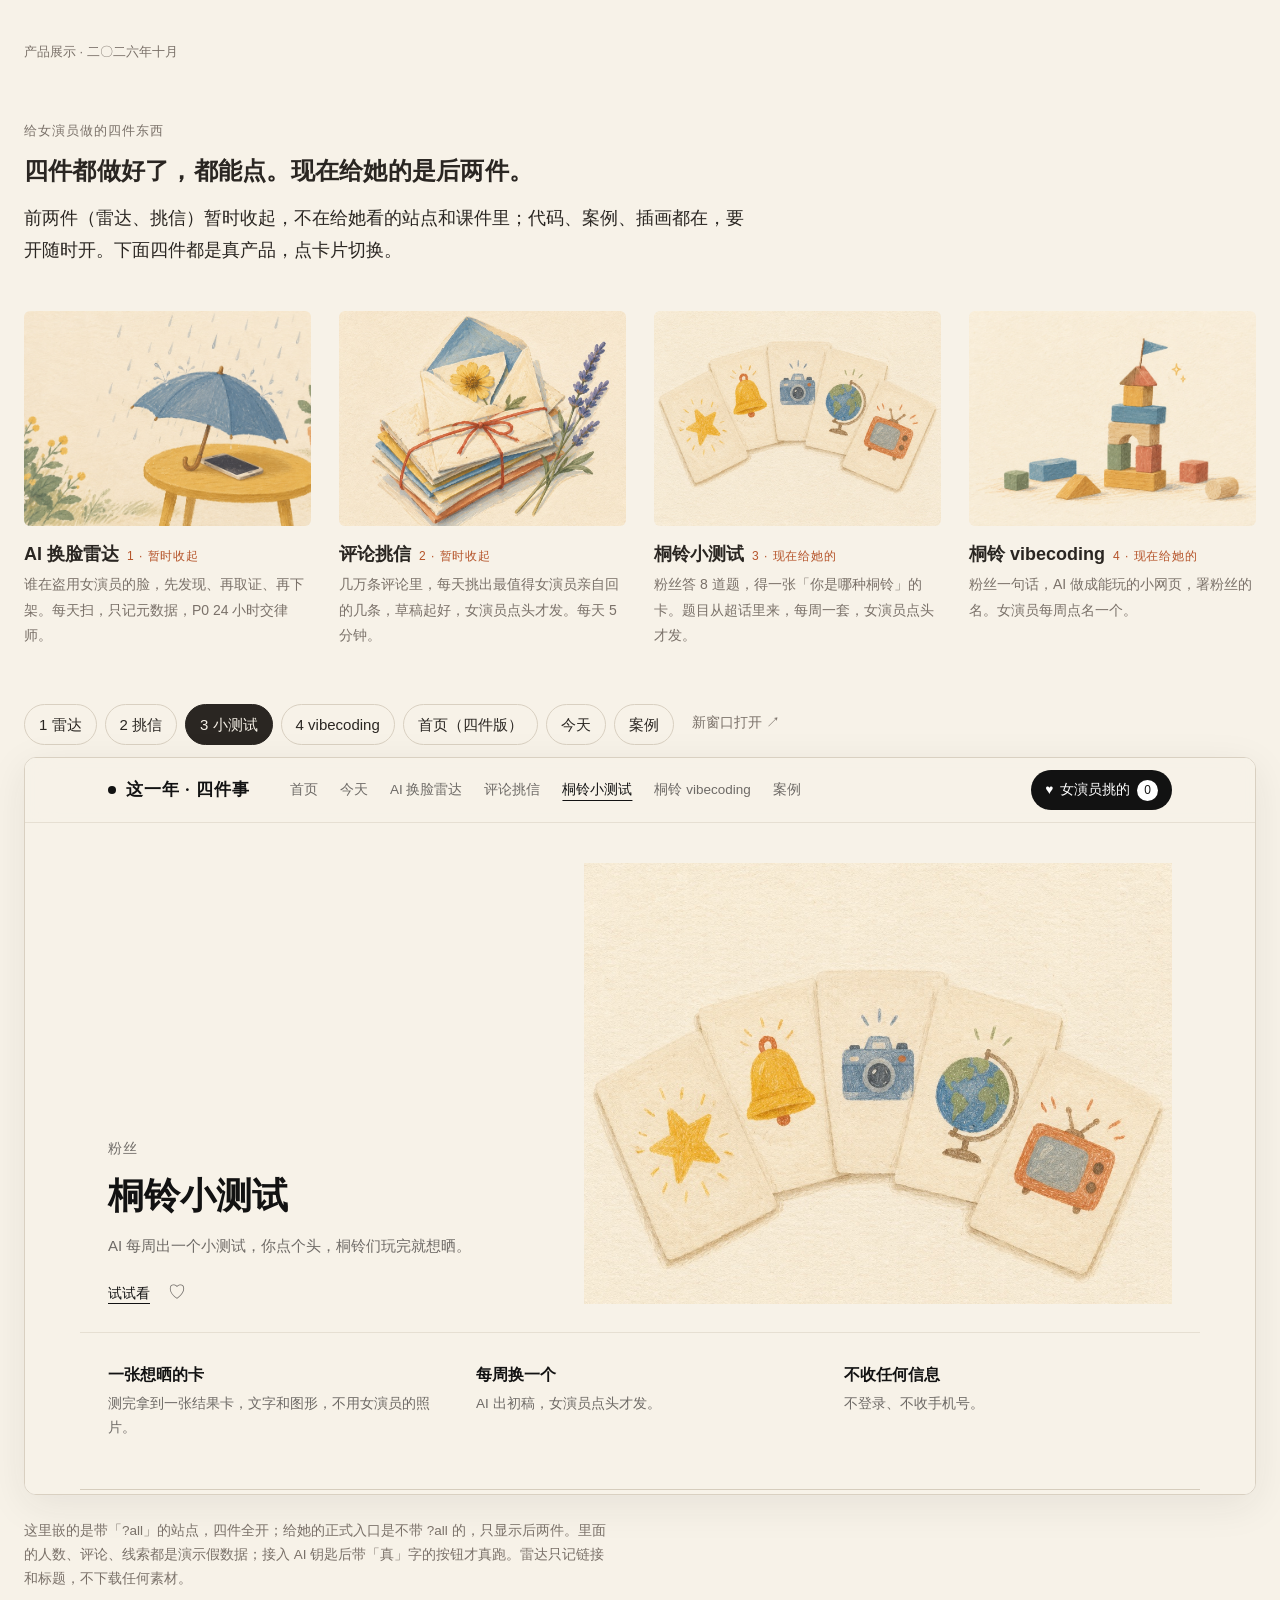
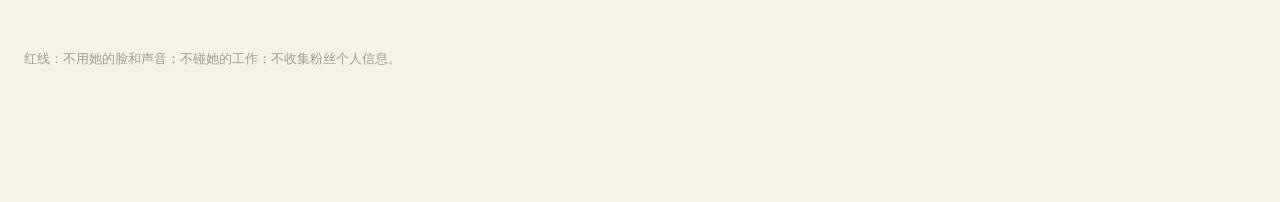
==== docs/index.html @ 0ba657fa "产品展示站：四件全开 Co-Authored-By: Claude Fable 5.1 <noreply@anthropic.com>" ====
<!doctype html>
<html lang="zh-CN">
<head>
<meta charset="utf-8">
<meta name="viewport" content="width=device-width, initial-scale=1">
<title>产品展示 · 四件给她做的东西</title>
<link rel="stylesheet" href="style.css">
<style>
  main { max-width:1480px; }
  .grid4 { display:grid; grid-template-columns:repeat(4,1fr); gap:28px; margin:0 0 56px; }
  .grid4 a { text-decoration:none; display:block; }
  .grid4 img { width:100%; aspect-ratio:4/3; object-fit:cover; border-radius:6px; display:block; }
  .grid4 b { display:block; font-size:18px; font-weight:600; margin:12px 0 2px; }
  .grid4 b small { font-weight:400; color:var(--mark); font-size:12px; margin-left:8px; letter-spacing:.08em; }
  .grid4 span { display:block; color:var(--mute); font-size:14px; }
  .tabs { display:flex; gap:8px; flex-wrap:wrap; margin:0 0 12px; }
  .tabs button { font:inherit; font-size:15px; padding:6px 14px; border-radius:999px; border:1px solid var(--line); background:transparent; color:var(--ink); cursor:pointer; }
  .tabs button.on { background:var(--ink); color:var(--paper); border-color:var(--ink); }
  .tabs a { font-size:14px; padding:6px 10px; color:var(--mute); text-decoration:none; }
  iframe { width:100%; height:82vh; min-height:600px; border:1px solid var(--line); border-radius:12px; background:#fff; box-shadow:0 10px 40px rgba(42,38,34,.08); }
  @media (max-width:900px) { .grid4 { grid-template-columns:1fr 1fr; } }
  @media (max-width:640px) { .grid4 { grid-template-columns:1fr; } }
</style>
</head>
<body>
<main>
  <div class="top"><span>产品展示 · 二〇二六年十月</span><nav></nav></div>

  <div class="k">给女演员做的四件东西</div>
  <h1>四件都做好了，都能点。现在给她的是后两件。</h1>
  <p class="lead">前两件（雷达、挑信）暂时收起，不在给她看的站点和课件里；代码、案例、插画都在，要开随时开。下面四件都是真产品，点卡片切换。</p>

  <div class="grid4">
    <a href="#" data-go="#/radar"><img src="站点/app/assets/ill-radar.jpg" alt=""><b>AI 换脸雷达<small>1 · 暂时收起</small></b><span>谁在盗用女演员的脸，先发现、再取证、再下架。每天扫，只记元数据，P0 24 小时交律师。</span></a>
    <a href="#" data-go="#/replies"><img src="站点/app/assets/ill-replies.jpg" alt=""><b>评论挑信<small>2 · 暂时收起</small></b><span>几万条评论里，每天挑出最值得女演员亲自回的几条，草稿起好，女演员点头才发。每天 5 分钟。</span></a>
    <a href="#" data-go="#/quiz"><img src="站点/app/assets/ill-quiz.jpg" alt=""><b>桐铃小测试<small>3 · 现在给她的</small></b><span>粉丝答 8 道题，得一张「你是哪种桐铃」的卡。题目从超话里来，每周一套，女演员点头才发。</span></a>
    <a href="#" data-go="#/vibe"><img src="站点/app/assets/ill-vibe.jpg" alt=""><b>桐铃 vibecoding<small>4 · 现在给她的</small></b><span>粉丝一句话，AI 做成能玩的小网页，署粉丝的名。女演员每周点名一个。</span></a>
  </div>

  <div class="tabs" id="tabs">
    <button data-h="#/radar">1 雷达</button><button data-h="#/replies">2 挑信</button><button class="on" data-h="#/quiz">3 小测试</button><button data-h="#/vibe">4 vibecoding</button><button data-h="#/">首页（四件版）</button><button data-h="#/today">今天</button><button data-h="#/cases">案例</button>
    <a id="open" href="站点/index.html?all#/quiz" target="_blank">新窗口打开 ↗</a>
  </div>
  <iframe id="f" src="站点/index.html?all#/quiz" title="四件东西"></iframe>
  <p class="note" style="margin-top:14px">这里嵌的是带「?all」的站点，四件全开；给她的正式入口是不带 ?all 的，只显示后两件。里面的人数、评论、线索都是演示假数据；接入 AI 钥匙后带「真」字的按钮才真跑。雷达只记链接和标题，不下载任何素材。</p>

  
  <p class="foot">红线：不用她的脸和声音；不碰她的工作；不收集粉丝个人信息。</p>
</main>
<script>
  const f = document.getElementById('f'), tabs = document.getElementById('tabs'), open = document.getElementById('open');
  const go = h => { f.src = '站点/index.html?all' + h; open.href = '站点/index.html?all' + h; tabs.querySelectorAll('button').forEach(b => b.classList.toggle('on', b.dataset.h === h)); };
  tabs.querySelectorAll('button').forEach(b => b.onclick = () => go(b.dataset.h));
  document.querySelectorAll('[data-go]').forEach(a => a.onclick = e => { e.preventDefault(); go(a.dataset.go); f.scrollIntoView({ behavior: 'smooth', block: 'start' }); });
</script>
</body>
</html>
---- docs/style.css ----
:root { --paper:#f7f2e8; --ink:#2a2622; --mute:#7a7169; --dim:#a39a8f; --line:#d9d0c1; --mark:#b5542a; --soft:#efe7d8; --ok:#2f6b45; }
* { box-sizing:border-box; }
html { scroll-behavior:smooth; }
body { margin:0; background:var(--paper); color:var(--ink); font:16px/1.8 -apple-system,"PingFang SC","Hiragino Sans GB","Noto Sans CJK SC",sans-serif; }
a { color:inherit; }
main { max-width:920px; margin:0 auto; padding:40px 24px 120px; }
.top { display:flex; justify-content:space-between; align-items:baseline; gap:16px; flex-wrap:wrap; font-size:13px; color:var(--mute); margin-bottom:56px; }
.top nav a { text-decoration:none; margin-left:18px; padding-bottom:2px; }
.top nav a.on { color:var(--ink); border-bottom:1px solid var(--ink); }
.k { font-size:13px; color:var(--mute); letter-spacing:.08em; }
h1 { font-size:24px; font-weight:600; margin:6px 0 10px; letter-spacing:.01em; }
.lead { font-size:18px; margin:0 0 44px; max-width:40em; }
h2 { font-size:14px; font-weight:600; color:var(--mark); letter-spacing:.08em; margin:56px 0 10px; }
h2 small { color:var(--mute); font-weight:400; letter-spacing:0; margin-left:10px; }
p { margin:0 0 12px; max-width:44em; }
.muted { color:var(--mute); }
.xs { font-size:13px; }
.tag { display:inline-block; font-size:12px; line-height:1.6; padding:0 8px; border-radius:999px; background:var(--soft); color:var(--mute); vertical-align:1px; }
.tag.hi { background:#e3eee6; color:var(--ok); }
.tag.mid { background:#f3e8d4; color:#8a6420; }
.works { display:grid; grid-template-columns:1fr 1fr; gap:40px; margin:0 0 48px; }
.works a { text-decoration:none; display:block; }
.works img { width:100%; aspect-ratio:4/3; object-fit:cover; display:block; border-radius:6px; }
.works b { display:block; font-size:19px; font-weight:600; margin:14px 0 2px; }
.works span { display:block; color:var(--mute); }
.vows { border-top:1px solid var(--line); border-bottom:1px solid var(--line); padding:16px 0; display:grid; grid-template-columns:repeat(3,1fr); gap:20px; margin:0 0 48px; }
.vows div b { display:block; font-weight:600; }
.vows div span { color:var(--mute); font-size:14px; }
.case { display:grid; grid-template-columns:150px 1fr; gap:6px 20px; padding:14px 0; border-bottom:1px solid var(--line); }
.case .who { font-weight:600; }
.case .when { color:var(--dim); font-size:13px; }
.case .what { margin:0; }
.case .num { font-size:22px; font-weight:600; letter-spacing:.01em; }
.case .src { font-size:12.5px; color:var(--mute); margin:0; word-break:break-all; }
.case .src a { color:var(--mute); }
.pull { border-left:3px solid var(--mark); padding:8px 18px; margin:22px 0 10px; font-size:18px; max-width:40em; }
.note { color:var(--mute); font-size:13.5px; max-width:44em; }
table { width:100%; border-collapse:collapse; margin:10px 0 6px; }
th, td { text-align:left; vertical-align:top; padding:10px 14px 10px 0; border-bottom:1px solid var(--line); font-size:15px; }
th { color:var(--mute); font-weight:500; font-size:13px; }
td:first-child { white-space:nowrap; font-weight:600; }
.shot { width:100%; border:1px solid var(--line); border-radius:8px; display:block; margin:12px 0 6px; }
.two { display:grid; grid-template-columns:1fr 1fr; gap:28px; }
.btn { display:inline-block; background:var(--ink); color:var(--paper); border-radius:999px; padding:0 10px; font-size:14px; line-height:1.7; vertical-align:1px; }
.next { margin-top:72px; padding-top:20px; border-top:1px solid var(--line); display:flex; justify-content:space-between; font-size:15px; }
.next a { text-decoration:none; }
.foot { margin-top:56px; color:var(--dim); font-size:12.5px; max-width:48em; }
@media (max-width:640px) { .works, .two { grid-template-columns:1fr; } .vows { grid-template-columns:1fr; } .case { grid-template-columns:1fr; } main { padding-top:24px; } .top { margin-bottom:36px; } }
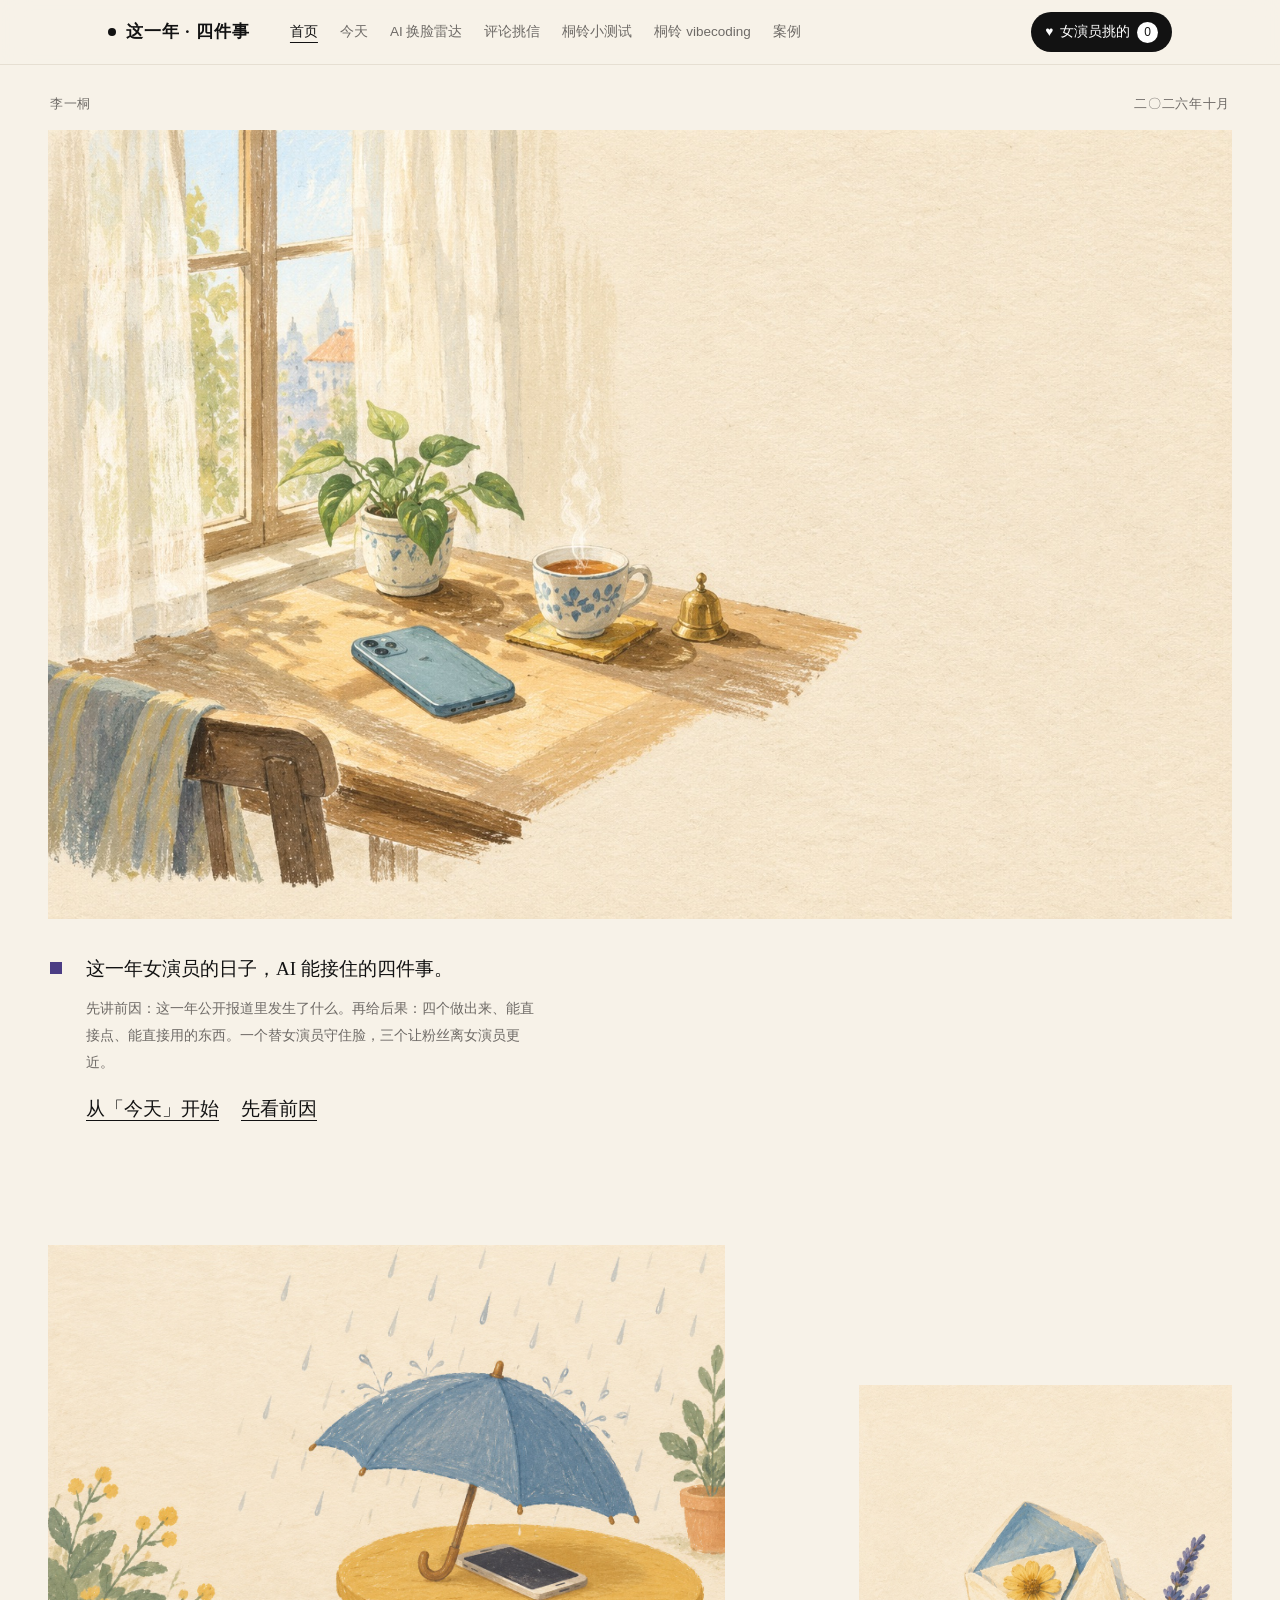
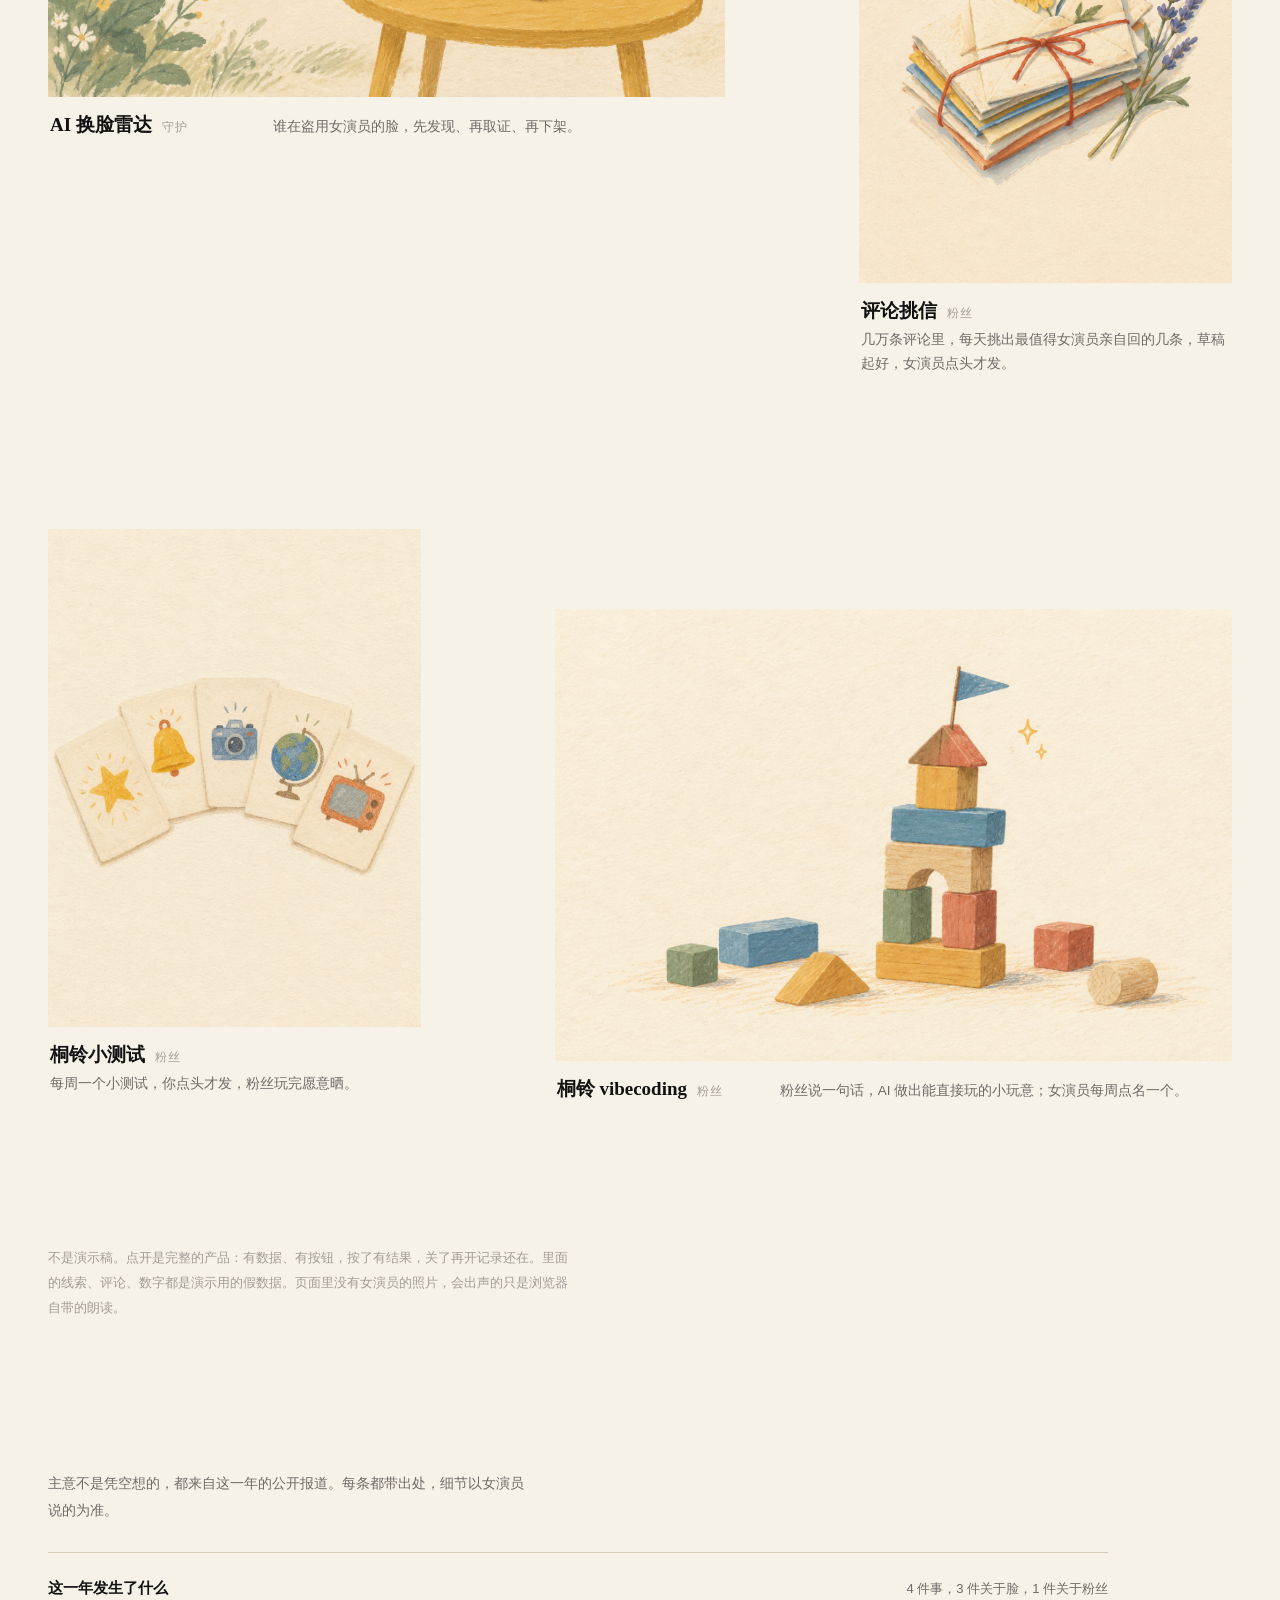
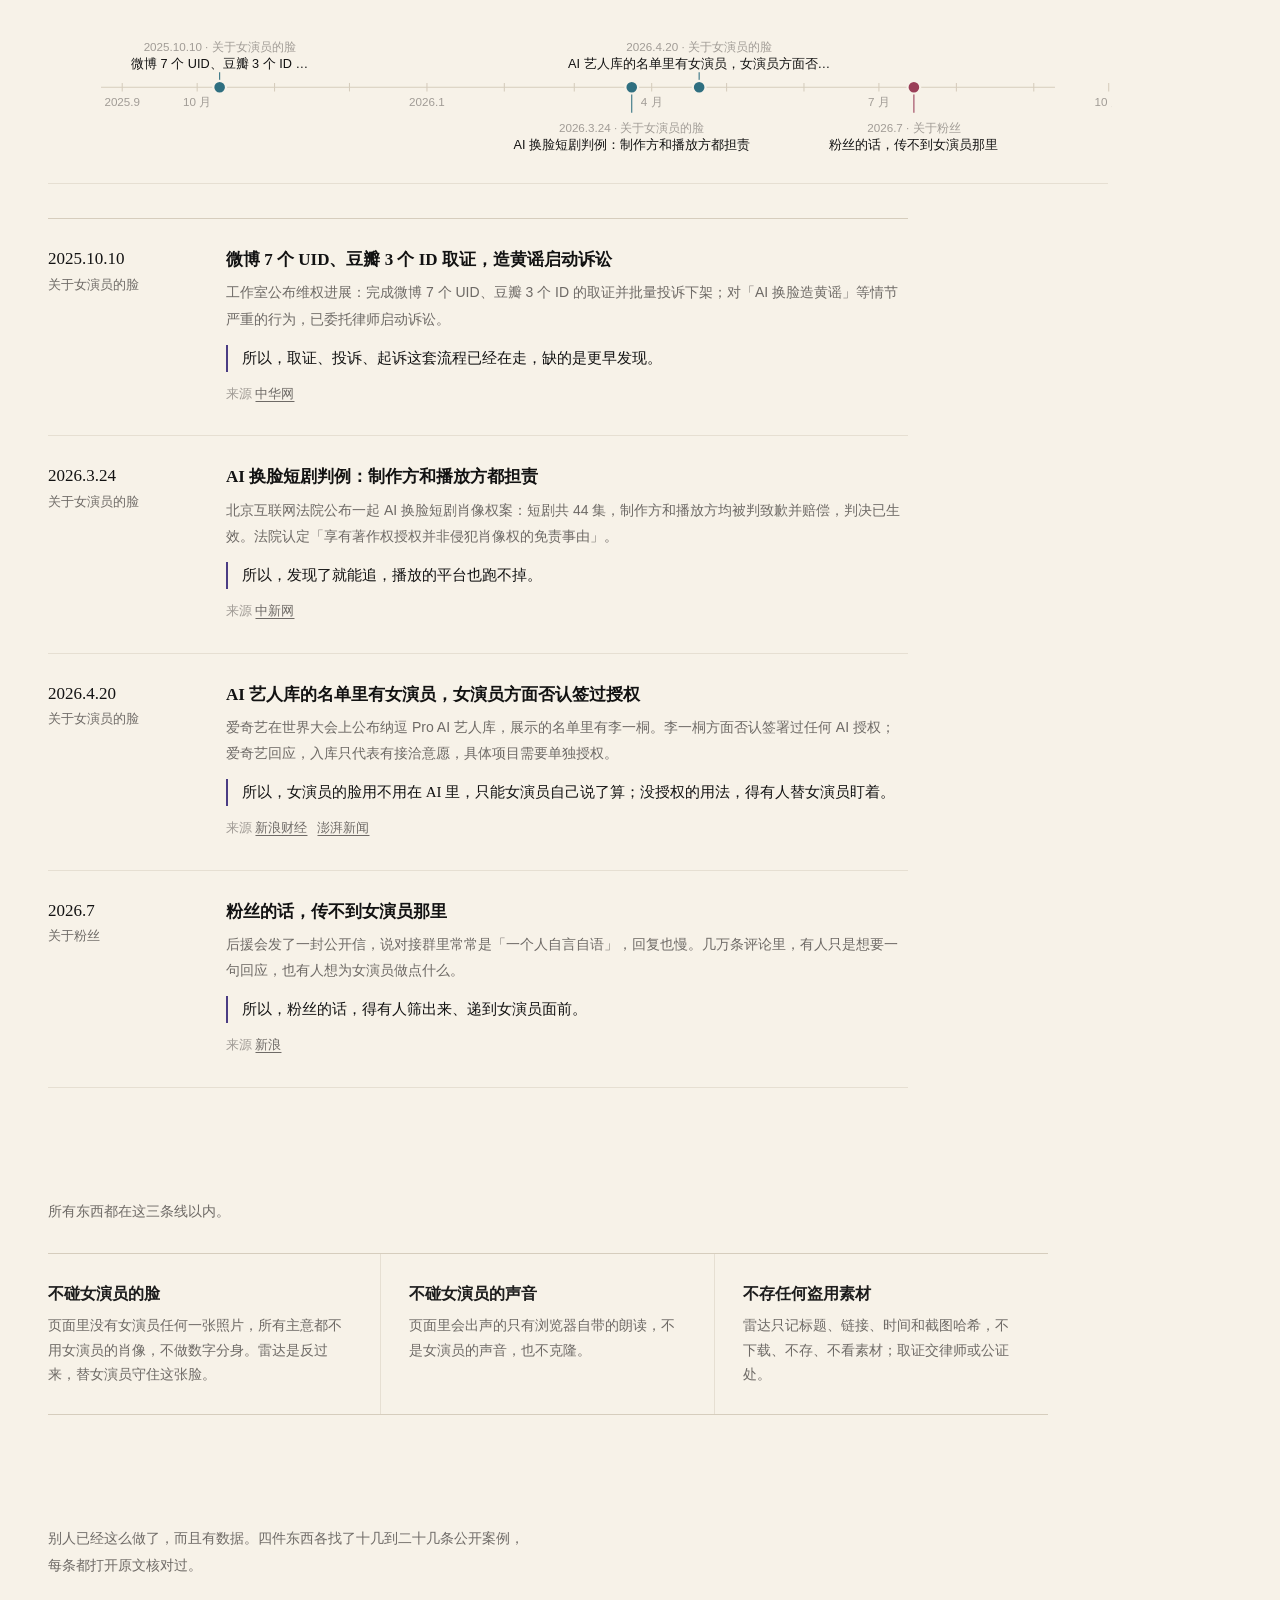
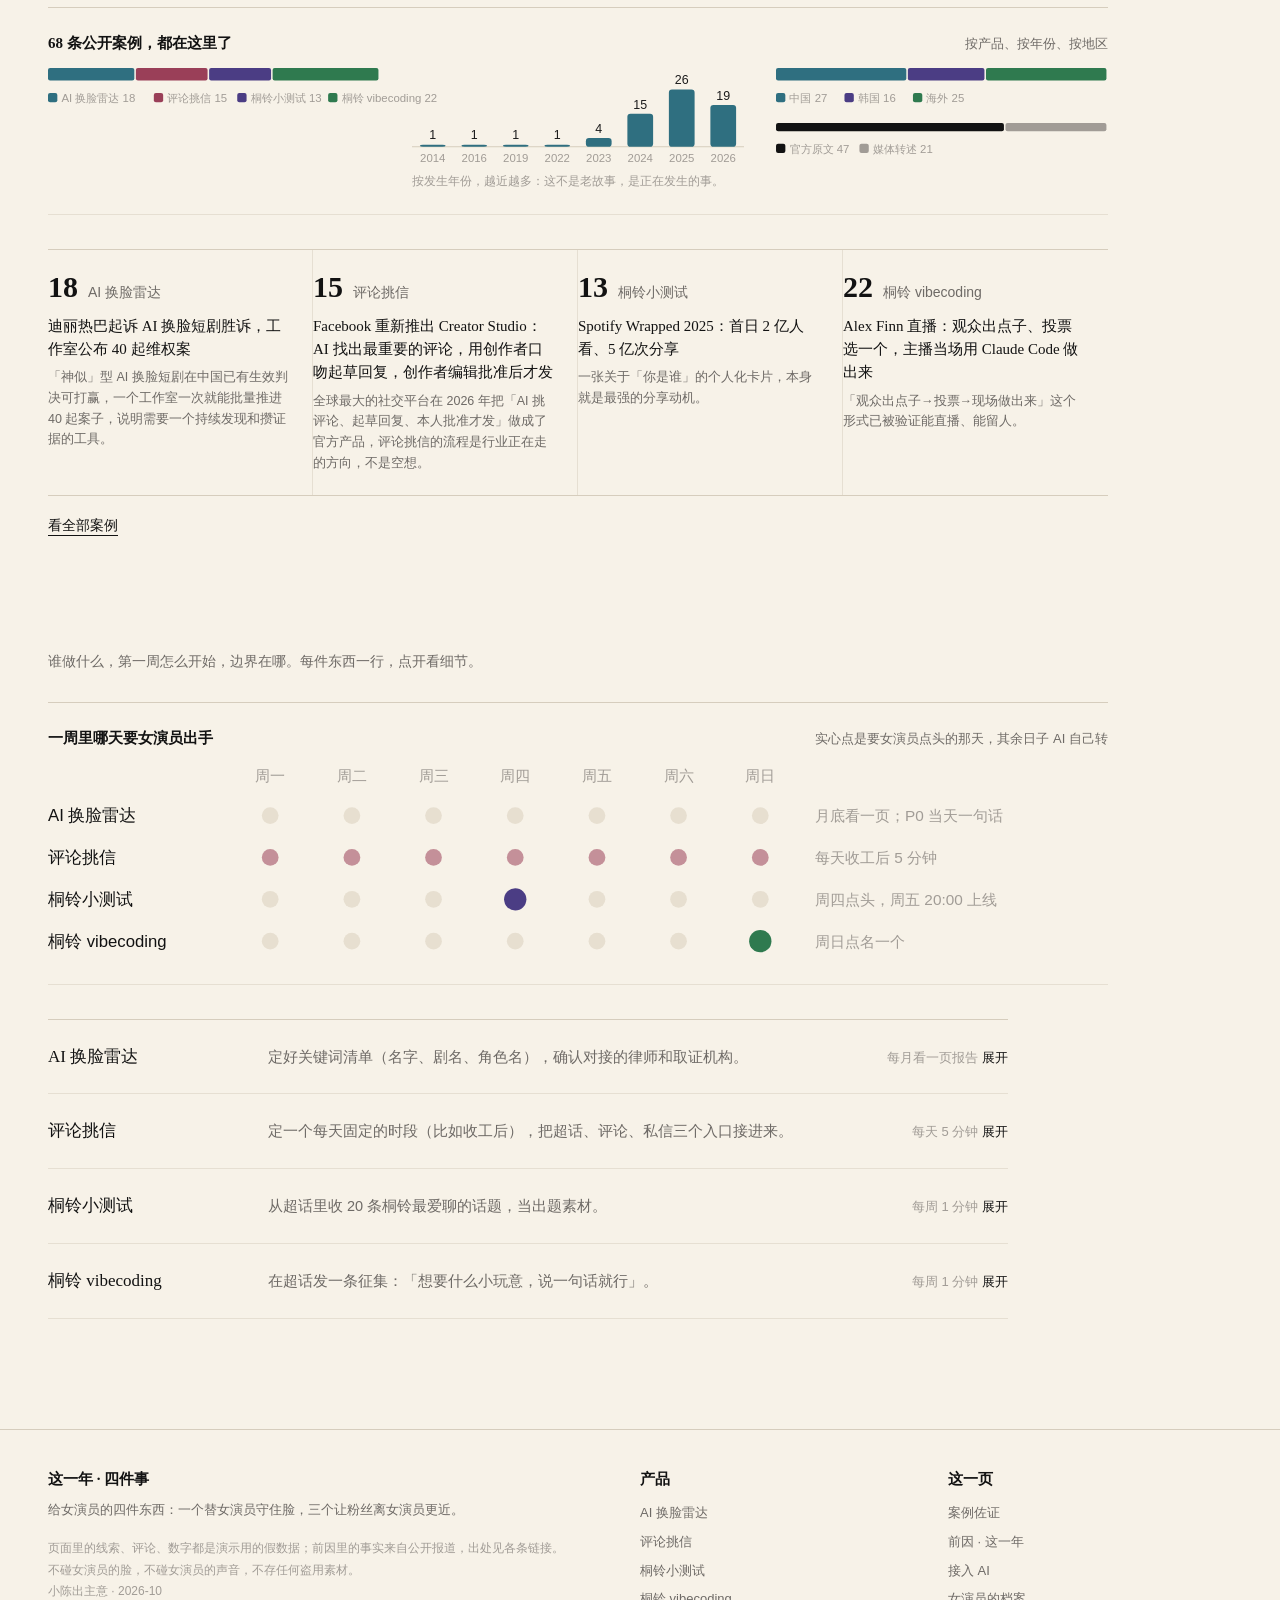
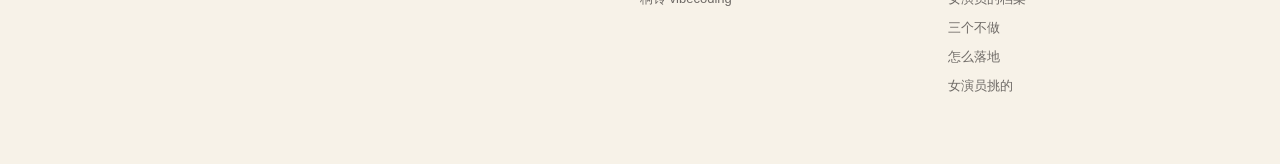
==== commit 40fe1056: "去掉套壳页，直接是四件全开的站点 Co-Authored-By: Claude Fable 5.1 <noreply@anthropic.com>" ====
--- a/docs/index.html
+++ b/docs/index.html
@@ -1,57 +1,50 @@
 <!doctype html>
-<html lang="zh-CN">
+<html lang="zh-CN" data-accent="quiz">
 <head>
 <meta charset="utf-8">
-<meta name="viewport" content="width=device-width, initial-scale=1">
-<title>产品展示 · 四件给她做的东西</title>
-<link rel="stylesheet" href="style.css">
-<style>
-  main { max-width:1480px; }
-  .grid4 { display:grid; grid-template-columns:repeat(4,1fr); gap:28px; margin:0 0 56px; }
-  .grid4 a { text-decoration:none; display:block; }
-  .grid4 img { width:100%; aspect-ratio:4/3; object-fit:cover; border-radius:6px; display:block; }
-  .grid4 b { display:block; font-size:18px; font-weight:600; margin:12px 0 2px; }
-  .grid4 b small { font-weight:400; color:var(--mark); font-size:12px; margin-left:8px; letter-spacing:.08em; }
-  .grid4 span { display:block; color:var(--mute); font-size:14px; }
-  .tabs { display:flex; gap:8px; flex-wrap:wrap; margin:0 0 12px; }
-  .tabs button { font:inherit; font-size:15px; padding:6px 14px; border-radius:999px; border:1px solid var(--line); background:transparent; color:var(--ink); cursor:pointer; }
-  .tabs button.on { background:var(--ink); color:var(--paper); border-color:var(--ink); }
-  .tabs a { font-size:14px; padding:6px 10px; color:var(--mute); text-decoration:none; }
-  iframe { width:100%; height:82vh; min-height:600px; border:1px solid var(--line); border-radius:12px; background:#fff; box-shadow:0 10px 40px rgba(42,38,34,.08); }
-  @media (max-width:900px) { .grid4 { grid-template-columns:1fr 1fr; } }
-  @media (max-width:640px) { .grid4 { grid-template-columns:1fr; } }
-</style>
+<meta name="viewport" content="width=device-width,initial-scale=1,viewport-fit=cover">
+<meta name="theme-color" content="#fbfaf8">
+<meta name="apple-mobile-web-app-capable" content="yes">
+<meta name="apple-mobile-web-app-status-bar-style" content="default">
+<meta name="apple-mobile-web-app-title" content="两件事">
+<meta name="description" content="李一桐这一年的日子，AI 能接住的两件事：桐铃小测试、桐铃 vibecoding。两个能直接点、能直接用的产品。">
+<title>这一年，AI 能接住的两件事</title>
+<link rel="stylesheet" href="app/app.css">
 </head>
 <body>
-<main>
-  <div class="top"><span>产品展示 · 二〇二六年十月</span><nav></nav></div>
 
-  <div class="k">给女演员做的四件东西</div>
-  <h1>四件都做好了，都能点。现在给她的是后两件。</h1>
-  <p class="lead">前两件（雷达、挑信）暂时收起，不在给她看的站点和课件里；代码、案例、插画都在，要开随时开。下面四件都是真产品，点卡片切换。</p>
+<nav class="nav">
+  <div class="in">
+    <a class="logo" href="#/"><i></i>这一年 · 四件事</a>
+    <div class="links" id="nav-links"></div>
+    <span class="sp"></span>
+    <a class="picks-btn" href="#/picks">♥ <span class="t">女演员挑的</span> <em id="picks-n">0</em></a>
+    <button class="burger" id="burger" aria-label="菜单">☰</button>
+  </div>
+</nav>
 
-  <div class="grid4">
-    <a href="#" data-go="#/radar"><img src="站点/app/assets/ill-radar.jpg" alt=""><b>AI 换脸雷达<small>1 · 暂时收起</small></b><span>谁在盗用女演员的脸，先发现、再取证、再下架。每天扫，只记元数据，P0 24 小时交律师。</span></a>
-    <a href="#" data-go="#/replies"><img src="站点/app/assets/ill-replies.jpg" alt=""><b>评论挑信<small>2 · 暂时收起</small></b><span>几万条评论里，每天挑出最值得女演员亲自回的几条，草稿起好，女演员点头才发。每天 5 分钟。</span></a>
-    <a href="#" data-go="#/quiz"><img src="站点/app/assets/ill-quiz.jpg" alt=""><b>桐铃小测试<small>3 · 现在给她的</small></b><span>粉丝答 8 道题，得一张「你是哪种桐铃」的卡。题目从超话里来，每周一套，女演员点头才发。</span></a>
-    <a href="#" data-go="#/vibe"><img src="站点/app/assets/ill-vibe.jpg" alt=""><b>桐铃 vibecoding<small>4 · 现在给她的</small></b><span>粉丝一句话，AI 做成能玩的小网页，署粉丝的名。女演员每周点名一个。</span></a>
+<main id="view"></main>
+
+<footer class="footer">
+  <div class="in">
+    <div>
+      <h4 id="foot-head">这一年 · 两件事</h4>
+      <p class="muted" id="foot-line">给女演员的两件东西：两个让粉丝离女演员更近。</p>
+      <p class="fine">页面里的线索、评论、数字都是演示用的假数据；前因里的事实来自公开报道，出处见各条链接。<br>不碰女演员的脸，不碰女演员的声音，不存任何盗用素材。<br>小陈出主意 · 2026-10</p>
+    </div>
+    <div id="foot-products"><h4>产品</h4><a href="#/quiz">桐铃小测试</a><a href="#/vibe">桐铃 vibecoding</a></div>
+    <div><h4>这一页</h4><a href="#/cases">案例佐证</a><a href="#story">前因 · 这一年</a><a href="#/connect">接入 AI</a><a href="#/profile">女演员的档案</a><a href="#rules" id="foot-rules">三个不做</a><a href="#plans">怎么落地</a><a href="#/picks">女演员挑的</a></div>
   </div>
+</footer>
 
-  <div class="tabs" id="tabs">
-    <button data-h="#/radar">1 雷达</button><button data-h="#/replies">2 挑信</button><button class="on" data-h="#/quiz">3 小测试</button><button data-h="#/vibe">4 vibecoding</button><button data-h="#/">首页（四件版）</button><button data-h="#/today">今天</button><button data-h="#/cases">案例</button>
-    <a id="open" href="站点/index.html?all#/quiz" target="_blank">新窗口打开 ↗</a>
-  </div>
-  <iframe id="f" src="站点/index.html?all#/quiz" title="四件东西"></iframe>
-  <p class="note" style="margin-top:14px">这里嵌的是带「?all」的站点，四件全开；给她的正式入口是不带 ?all 的，只显示后两件。里面的人数、评论、线索都是演示假数据；接入 AI 钥匙后带「真」字的按钮才真跑。雷达只记链接和标题，不下载任何素材。</p>
-
-  
-  <p class="foot">红线：不用她的脸和声音；不碰她的工作；不收集粉丝个人信息。</p>
-</main>
-<script>
-  const f = document.getElementById('f'), tabs = document.getElementById('tabs'), open = document.getElementById('open');
-  const go = h => { f.src = '站点/index.html?all' + h; open.href = '站点/index.html?all' + h; tabs.querySelectorAll('button').forEach(b => b.classList.toggle('on', b.dataset.h === h)); };
-  tabs.querySelectorAll('button').forEach(b => b.onclick = () => go(b.dataset.h));
-  document.querySelectorAll('[data-go]').forEach(a => a.onclick = e => { e.preventDefault(); go(a.dataset.go); f.scrollIntoView({ behavior: 'smooth', block: 'start' }); });
-</script>
+<script src="app/charts.js"></script>
+<script src="app/story.js"></script>
+<script src="app/ai.js"></script>
+<script src="app/cases.js"></script>
+<script src="app/app.js"></script>
+<script src="app/products/radar.js"></script>
+<script src="app/products/replies.js"></script>
+<script src="app/products/quiz.js"></script>
+<script src="app/products/vibe.js"></script>
 </body>
 </html>
--- a/docs/app/app.css
+++ b/docs/app/app.css
@@ -0,0 +1,467 @@
+/* ============================================================
+   这一年 · 四件事 —— 做给她一个人看的
+   首页：刊物（Kinfolk / Arc）。产品页：Apple 产品页式的「一件东西」+ 浅色工作区。
+   产品模块只用这里的类名和变量。
+   ============================================================ */
+
+/* ---------- 1. 变量 ---------- */
+:root{
+  --paper:#f7f2e8; --bg:#f7f2e8; --bg2:#ffffff; --bg3:#efe9dd;
+  --ink:#121212; --text:#1c1c1c; --muted:#6e6a66; --dim:#a19c96;
+  --line:#e6dfd2; --line2:#d6cdbd;
+  --surface:#fffdf8; --surface2:#f1ebdf; --surface3:#e7dfd0;
+  --accent:#4b3d84; --accent-soft:rgba(75,61,132,.08); --accent-line:rgba(75,61,132,.28);
+  --c-guard:#2f6f80; --c-fans:#9a3f58; --c-quiz:#4b3d84; --c-vibe:#2f7a4f;
+  --t-guard:#eef4f5; --t-fans:#f8eef1; --t-quiz:#f1eef7; --t-vibe:#edf4ef;
+  --ok:#2f7a4f; --warn:#9a6a12; --bad:#b4303f; --info:#2f6f80;
+  --ok-soft:rgba(47,122,79,.10); --warn-soft:rgba(154,106,18,.12); --bad-soft:rgba(180,48,63,.10); --info-soft:rgba(47,111,128,.10);
+  --sans:"PingFang SC","Hiragino Sans GB","Helvetica Neue",-apple-system,BlinkMacSystemFont,"Microsoft YaHei",sans-serif;
+  --serif:"Songti SC","STSong","Noto Serif CJK SC","Source Han Serif SC","SimSun",serif;
+  --mono:"SF Mono",Menlo,Consolas,monospace;
+  --kai:"Kaiti SC","STKaiti","KaiTi",serif;
+  --r:14px; --r-lg:22px; --r-sm:10px;
+  --ease:cubic-bezier(.2,.7,.2,1);
+  --shadow:0 24px 60px -36px rgba(20,16,12,.35);
+  --glow:0 0 0 1px var(--accent-line);
+  --tint:var(--surface2);
+}
+[data-accent="guard"]{--accent:var(--c-guard);--accent-soft:rgba(47,111,128,.08);--accent-line:rgba(47,111,128,.3);--tint:var(--t-guard)}
+[data-accent="fans"]{--accent:var(--c-fans);--accent-soft:rgba(154,63,88,.08);--accent-line:rgba(154,63,88,.3);--tint:var(--t-fans)}
+[data-accent="quiz"]{--accent:var(--c-quiz);--accent-soft:rgba(75,61,132,.08);--accent-line:rgba(75,61,132,.3);--tint:var(--t-quiz)}
+[data-accent="vibe"]{--accent:var(--c-vibe);--accent-soft:rgba(47,122,79,.08);--accent-line:rgba(47,122,79,.3);--tint:var(--t-vibe)}
+
+/* ---------- 2. 基础 ---------- */
+*{box-sizing:border-box}
+html{scroll-behavior:smooth;color-scheme:light}
+html,body{margin:0}
+body{background:var(--paper);color:var(--text);font:15px/1.75 var(--sans);-webkit-font-smoothing:antialiased;overflow-x:clip;min-height:100svh}
+button,input,textarea,select{font:inherit;color:inherit}
+:focus-visible{outline:2px solid var(--ink);outline-offset:2px;border-radius:4px}
+h1,h2,h3,h4{margin:0;font-weight:600;letter-spacing:0;line-height:1.3;color:var(--ink)}
+p{margin:0}
+a{color:inherit;text-decoration:none}
+b,strong{font-weight:600}
+code,.mono{font-family:var(--mono);font-size:.92em}
+::selection{background:rgba(75,61,132,.16)}
+.in{width:100%;max-width:1120px;margin:0 auto;padding:0 28px}
+.muted{color:var(--muted)}.dim{color:var(--dim)}.small{font-size:13px}.xs{font-size:12px}
+.accent{color:var(--accent)}
+.eyebrow{font-family:var(--serif);font-size:14px;letter-spacing:.08em;color:var(--muted);display:inline-flex;align-items:center;gap:10px}
+.eyebrow::before{content:"";width:24px;height:1px;background:var(--line2)}
+.row{display:flex;align-items:center;gap:10px;flex-wrap:wrap}
+.between{justify-content:space-between}
+.stack{display:grid;gap:12px}
+.grid-2{display:grid;grid-template-columns:repeat(2,1fr);gap:14px}
+.grid-3{display:grid;grid-template-columns:repeat(3,1fr);gap:14px}
+.grid-4{display:grid;grid-template-columns:repeat(4,1fr);gap:14px}
+@media (max-width:900px){.grid-3,.grid-4{grid-template-columns:repeat(2,1fr)}}
+@media (max-width:560px){.grid-2,.grid-3,.grid-4{grid-template-columns:1fr}}
+.hide-m{display:initial}@media (max-width:760px){.hide-m{display:none!important}}
+.nb{white-space:nowrap}
+
+/* ---------- 3. 顶部导航：刊头 ---------- */
+.nav{position:sticky;top:0;z-index:40;background:rgba(247,242,232,.9);backdrop-filter:blur(14px);border-bottom:1px solid var(--line)}
+.nav .in{display:flex;align-items:center;gap:18px;height:64px}
+.nav .logo{display:flex;align-items:center;gap:10px;font-family:var(--serif);font-weight:600;font-size:17px;letter-spacing:.06em;white-space:nowrap;color:var(--ink)}
+.nav .logo i{width:8px;height:8px;border-radius:50%;background:var(--ink)}
+.nav .links{display:flex;gap:2px;margin-left:12px}
+.nav .links a{padding:7px 10px;font-size:13.5px;color:var(--muted);transition:color .2s,background .2s}
+.nav .links a:hover{color:var(--ink)}
+.nav .links a.on{color:var(--ink);text-decoration:underline;text-underline-offset:6px;text-decoration-thickness:1px}
+.nav .links a .dot{display:none}
+.nav .links .ai-dot .dot{display:inline-block;width:7px;height:7px;border-radius:50%;margin-right:7px;background:var(--dim);vertical-align:1px}
+.nav .links .ai-dot.on-ai .dot{background:var(--ok)}
+.nav .sp{flex:1}
+.nav .picks-btn{display:inline-flex;align-items:center;gap:7px;padding:8px 14px;border-radius:999px;background:var(--ink);color:#fff;font-weight:500;font-size:13.5px;white-space:nowrap;transition:transform .15s}
+.nav .picks-btn:active{transform:scale(.97)}
+.nav .picks-btn em{font-style:normal;background:#fff;color:var(--ink);border-radius:999px;padding:0 7px;font-size:12px;font-variant-numeric:tabular-nums}
+.nav .burger{all:unset;cursor:pointer;width:38px;height:38px;border-radius:10px;display:none;place-items:center;font-size:18px}
+.nav .links .only-m{display:none}
+@media (max-width:900px){.nav .in{gap:10px;height:58px}.nav .picks-btn{padding:7px 11px}.nav .picks-btn .t{display:none}.nav .links{display:none}.nav .burger{display:grid}.nav.open .links{display:flex;position:fixed;left:0;right:0;top:58px;width:100vw;margin:0;flex-direction:column;padding:10px 16px 16px;background:var(--paper);border-bottom:1px solid var(--line2);box-shadow:0 30px 60px -30px rgba(0,0,0,.25)}.nav.open .links a{padding:12px 14px;font-size:15px;border-radius:10px}.nav .links .only-m{display:block}}
+
+/* ---------- 4. 按钮 / 芯片 / 标签 ---------- */
+.btn{all:unset;box-sizing:border-box;cursor:pointer;display:inline-flex;align-items:center;justify-content:center;gap:8px;padding:10px 18px;border-radius:999px;font-size:14px;font-weight:500;line-height:1.2;background:var(--surface);border:1px solid var(--line2);color:var(--ink);transition:transform .15s,background .2s,border-color .2s;white-space:nowrap}
+.btn:hover{border-color:var(--ink)}
+.btn:active{transform:scale(.97)}
+.btn:disabled{opacity:.4;cursor:default;transform:none}
+.btn-primary{background:var(--ink);color:#fff;border-color:var(--ink)}
+.btn-primary:hover{background:#000}
+.btn-primary:disabled{background:transparent;color:var(--muted);border-color:var(--line2);opacity:.8}
+.btn-ghost{background:transparent;border-color:var(--line2)}
+.btn-danger{background:var(--bad-soft);border-color:rgba(180,48,63,.35);color:var(--bad)}
+.btn-sm{padding:7px 13px;font-size:13px}
+.btn-lg{padding:14px 26px;font-size:15.5px}
+.btn-block{display:flex;width:100%}
+.btn-icon{padding:9px;width:38px;height:38px;border-radius:12px}
+.chips{display:flex;flex-wrap:wrap;gap:8px}
+.chip{all:unset;box-sizing:border-box;cursor:pointer;padding:7px 14px;border-radius:999px;font-size:13.5px;background:transparent;border:1px solid var(--line2);color:var(--muted);transition:all .2s}
+.chip:hover{color:var(--ink);border-color:var(--ink)}
+.chip.on{background:var(--ink);border-color:var(--ink);color:#fff}
+.tag{display:inline-flex;align-items:center;gap:5px;padding:2px 9px;border-radius:999px;font-size:11.5px;font-weight:500;background:var(--surface2);color:var(--muted);border:1px solid var(--line);font-variant-numeric:tabular-nums}
+.tag.accent{background:var(--accent-soft);color:var(--accent);border-color:var(--accent-line)}
+.tag.ok{background:var(--ok-soft);color:var(--ok);border-color:transparent}
+.tag.warn{background:var(--warn-soft);color:var(--warn);border-color:transparent}
+.tag.bad{background:var(--bad-soft);color:var(--bad);border-color:transparent}
+.tag.info{background:var(--info-soft);color:var(--info);border-color:transparent}
+.tag.p0{background:var(--bad-soft);color:var(--bad);border-color:transparent}
+.tag.p1{background:var(--warn-soft);color:var(--warn);border-color:transparent}
+.tag.p2{background:var(--ok-soft);color:var(--ok);border-color:transparent}
+.pulse{position:relative}.pulse::after{content:"";position:absolute;inset:-3px;border-radius:inherit;border:1px solid var(--accent);animation:pulse 1.6s ease-out infinite;pointer-events:none}
+@keyframes pulse{to{transform:scale(1.2);opacity:0}}
+
+/* ---------- 5. 卡片 / 面板 / 表格 ---------- */
+.card{background:var(--surface);border:1px solid var(--line);border-radius:var(--r);padding:18px;transition:border-color .2s,transform .2s,box-shadow .2s}
+.card.hover:hover{border-color:var(--line2);transform:translateY(-2px);box-shadow:var(--shadow)}
+.card.glow{box-shadow:var(--glow)}
+.card.flat{box-shadow:none}
+.card .hd{display:flex;align-items:center;justify-content:space-between;gap:10px;margin-bottom:12px}
+.card .hd h3,.card .hd h4{font-size:15px}
+.card.pad-0{padding:0;overflow:hidden}
+.card .ft{margin-top:12px;padding-top:12px;border-top:1px solid var(--line);display:flex;align-items:center;gap:8px;flex-wrap:wrap}
+.panel{background:var(--surface2);border:1px solid transparent;border-radius:var(--r-sm);padding:14px}
+.kpis{display:grid;grid-template-columns:repeat(4,1fr);gap:12px}
+@media (max-width:760px){.kpis{grid-template-columns:repeat(2,1fr)}.app .kpi:last-child:nth-child(odd){grid-column:1/-1}}
+.kpi{background:var(--surface);border:1px solid var(--line);border-radius:var(--r);padding:14px 16px;position:relative;overflow:hidden}
+.kpi::before{content:"";position:absolute;left:0;top:0;bottom:0;width:3px;background:var(--kc,var(--accent))}
+.kpi b{display:block;font-family:var(--serif);font-size:30px;font-weight:600;line-height:1.1;font-variant-numeric:tabular-nums;color:var(--kc,var(--ink))}
+.kpi span{display:block;font-size:12.5px;color:var(--muted);margin-top:4px}
+.kpi small{position:absolute;right:14px;top:14px;font-size:11px;color:var(--dim);font-variant-numeric:tabular-nums}
+.table{width:100%;border-collapse:collapse;font-size:13.5px}
+.table th{text-align:left;font-weight:500;color:var(--muted);font-size:12px;letter-spacing:.04em;padding:10px 12px;border-bottom:1px solid var(--line2)}
+.table td{padding:12px;border-bottom:1px solid var(--line);vertical-align:middle}
+.table tr:last-child td{border-bottom:0}
+.table tbody tr{transition:background .15s}.table tbody tr:hover{background:var(--surface2)}
+.table .num{font-variant-numeric:tabular-nums}
+.table-wrap{overflow-x:auto;-webkit-overflow-scrolling:touch}
+.list{list-style:none;margin:0;padding:0}
+.list li{display:flex;align-items:flex-start;gap:12px;padding:12px 0;border-top:1px solid var(--line)}
+.list li:first-child{border-top:0}
+.divider{height:1px;background:var(--line);margin:16px 0}
+.meter{height:6px;border-radius:99px;background:var(--surface3);overflow:hidden}
+.meter i{display:block;height:100%;border-radius:99px;background:var(--mc,var(--accent));transition:width .6s var(--ease)}
+.avatar{width:34px;height:34px;border-radius:50%;display:grid;place-items:center;font-size:13px;font-weight:600;flex:none;background:var(--accent-soft);color:var(--accent);border:1px solid var(--accent-line)}
+.steps{display:flex;flex-wrap:wrap;gap:8px}
+.steps span{display:inline-flex;align-items:center;gap:8px;padding:7px 12px;border-radius:999px;background:var(--surface);border:1px solid var(--line);font-size:13px}
+.steps span i{width:20px;height:20px;border-radius:50%;background:var(--accent-soft);color:var(--accent);font-style:normal;font-size:11px;display:grid;place-items:center}
+.steps span.on{border-color:var(--accent-line);color:var(--accent)}
+.steps span.done i{background:var(--ok-soft);color:var(--ok)}
+
+/* ---------- 6. 输入 ---------- */
+.input,.textarea,.select{width:100%;background:var(--surface);border:1px solid var(--line2);border-radius:var(--r-sm);padding:10px 13px;color:var(--ink);outline:0;transition:border-color .2s,box-shadow .2s}
+.input:focus,.textarea:focus,.select:focus{border-color:var(--ink);box-shadow:0 0 0 3px rgba(18,18,18,.06)}
+.textarea{min-height:100px;resize:vertical;line-height:1.6}
+.input::placeholder,.textarea::placeholder{color:var(--dim)}
+.search{position:relative}.search .input{padding-left:36px}.search::before{content:"⌕";position:absolute;left:13px;top:50%;translate:0 -50%;color:var(--dim);font-size:16px}
+.switch{all:unset;cursor:pointer;width:40px;height:22px;border-radius:999px;background:var(--surface3);position:relative;transition:background .2s;flex:none}
+.switch::after{content:"";position:absolute;left:3px;top:3px;width:16px;height:16px;border-radius:50%;background:#fff;box-shadow:0 1px 3px rgba(0,0,0,.2);transition:translate .2s}
+.switch.on{background:var(--ink)}.switch.on::after{translate:18px 0}
+
+/* ---------- 7. AI 工作中 / 结果出场 ---------- */
+.think{background:var(--surface);border:1px solid var(--line2);border-radius:var(--r);padding:14px 16px;font-size:13.5px}
+.think .hd{display:flex;align-items:center;gap:10px;font-weight:500;margin-bottom:8px;color:var(--ink)}
+.think .hd i{display:inline-flex;gap:3px}
+.think .hd i b{width:5px;height:5px;border-radius:50%;background:var(--ink);animation:jump 1s infinite}
+.think .hd i b:nth-child(2){animation-delay:.15s}.think .hd i b:nth-child(3){animation-delay:.3s}
+@keyframes jump{30%{translate:0 -4px}}
+.step{display:flex;align-items:center;gap:8px;color:var(--muted);font-size:13px;padding:3px 0;animation:fade .3s both}
+.step::before{content:"";width:6px;height:6px;border-radius:50%;background:var(--line2);flex:none}
+.step.done{color:var(--ink)}
+.step.done::before{content:"✓";width:auto;height:auto;background:none;color:var(--ok);font-size:12px}
+@keyframes fade{from{opacity:0;translate:0 6px}}
+.out>*{animation:fade .45s both;animation-delay:calc(var(--i,0)*70ms)}
+.done-line{font-size:13px;color:var(--ok)}
+.skeleton{background:linear-gradient(90deg,var(--surface2) 25%,var(--surface3) 50%,var(--surface2) 75%);background-size:200% 100%;animation:sk 1.2s infinite;border-radius:8px;min-height:14px}
+@keyframes sk{to{background-position:-200% 0}}
+.scan{position:relative;overflow:hidden}
+.scan::after{content:"";position:absolute;left:0;right:0;height:2px;top:0;background:linear-gradient(90deg,transparent,var(--accent),transparent);animation:scan 1.6s linear infinite;opacity:.7}
+@keyframes scan{to{top:100%}}
+
+/* ---------- 8. 产品页：一件东西 + 工作区 ---------- */
+.p-hero{position:relative;z-index:1;background:var(--paper)}
+.p-hero .in{display:grid;grid-template-columns:minmax(0,5fr) minmax(0,7fr);gap:56px;align-items:end;padding-top:40px;padding-bottom:28px}
+.p-hero .k{font-family:var(--serif);font-size:14px;letter-spacing:.1em;color:var(--muted)}
+.p-hero h1{font-family:var(--serif);font-size:clamp(26px,3vw,36px);font-weight:600;line-height:1.3;margin:12px 0 12px;color:var(--ink)}
+.p-hero .lead{font-size:15px;line-height:1.9;color:var(--muted);max-width:26em}
+.p-hero .cta{display:flex;gap:18px;align-items:center;flex-wrap:wrap;margin-top:22px}
+.p-hero .cta .btn-primary{background:transparent;color:var(--ink);border:0;padding:0;border-radius:0;font-size:14px;text-decoration:underline;text-underline-offset:5px}
+.p-hero .cta .heart-btn{background:transparent;border:0;padding:0;font-size:18px;color:var(--muted)}
+.p-hero .cta .heart-btn.on{color:var(--c-fans)}
+.p-hero .pic{position:relative;aspect-ratio:3/2;overflow:hidden;background:var(--paper)}
+.p-hero .pic.tall{aspect-ratio:4/3}
+.p-hero .pic.tall img{object-position:center 40%}
+.p-hero .pic img{width:100%;height:100%;object-fit:cover;display:block}
+.p-notes{position:relative;z-index:1;background:var(--paper)}
+.p-notes .in{display:grid;grid-template-columns:repeat(3,1fr);gap:40px;padding-top:28px;padding-bottom:48px;border-top:1px solid var(--line);margin-top:0}
+.p-notes b{display:block;font-family:var(--serif);font-size:15.5px;margin-bottom:4px;color:var(--ink)}
+.p-notes p{font-size:13.5px;color:var(--muted);line-height:1.8}
+.p-desk{position:relative;z-index:1;background:var(--paper)}
+.p-desk .in{padding-top:36px;padding-bottom:14px;border-top:1px solid var(--line2)}
+.p-desk .k{font-family:var(--serif);font-size:14px;letter-spacing:.1em;color:var(--muted)}
+.p-desk h2{font-family:var(--serif);font-size:20px;font-weight:600;margin:8px 0 4px}
+.p-desk p{color:var(--muted);font-size:14.5px}
+@media (max-width:900px){.p-hero .in{grid-template-columns:1fr;min-height:0;padding-top:30px;padding-bottom:30px;gap:24px}.p-hero .pic{order:-1}.p-notes .in{grid-template-columns:1fr;gap:18px}}
+
+.app{position:relative;z-index:1;display:block;min-height:60svh;border-top:0}
+.app .side{position:sticky;top:64px;z-index:5;display:flex;align-items:center;gap:6px;overflow-x:auto;scrollbar-width:none;padding:10px 0;margin:0 auto;max-width:1064px;background:rgba(247,242,232,.94);backdrop-filter:blur(12px);border-bottom:1px solid var(--line)}
+.app{padding:0 28px}
+.app .side::-webkit-scrollbar{display:none}
+.app .side>*{flex:none}
+.app .side .brand{display:none}
+.app .side nav{display:flex;gap:4px}
+.app .side nav a{display:inline-flex;align-items:center;gap:8px;padding:8px 14px;border-radius:999px;font-size:14px;color:var(--muted);white-space:nowrap;transition:background .15s,color .15s}
+.app .side nav a:hover{color:var(--ink)}
+.app .side nav a.on{background:var(--ink);color:#fff}
+.app .side nav a.on em{background:rgba(255,255,255,.2);color:#fff}
+.app .side nav a em{font-style:normal;margin-left:2px;font-size:11px;font-variant-numeric:tabular-nums;background:var(--surface3);padding:1px 7px;border-radius:999px;color:var(--ink)}
+.app .side .sec{display:none}
+.app .side>:not(.brand):not(nav){display:none}
+.app .main{padding:30px 0 70px;min-width:0;max-width:1064px;margin:0 auto}
+.app .main .head{display:flex;align-items:flex-end;justify-content:space-between;gap:16px;flex-wrap:wrap;margin-bottom:26px}
+.app .main .head h2{font-family:var(--serif);font-size:30px;color:var(--ink)}
+.app .main .head p{color:var(--muted);margin-top:4px;font-size:14px}
+.app .tabs{display:flex;gap:4px;border-bottom:1px solid var(--line);margin-bottom:18px;overflow-x:auto}
+.app .tabs a,.app .tabs button{all:unset;cursor:pointer;padding:10px 14px;font-size:14px;color:var(--muted);border-bottom:2px solid transparent;margin-bottom:-1px;white-space:nowrap}
+.app .tabs .on{color:var(--ink);border-color:var(--ink)}
+.app .kpis{gap:0;border-top:1px solid var(--line2);border-bottom:1px solid var(--line2)}
+.app .kpi{background:transparent;border:0;border-right:1px solid var(--line);border-radius:0;padding:18px 20px}
+.app .kpi:last-child{border-right:0}
+.app .kpi::before{display:none}
+.app .kpi b{font-size:34px;color:var(--ink)}
+.app .kpi small{top:18px;right:18px}
+@media (max-width:900px){.app{padding:0 16px}.app .side{top:58px;padding:8px 0}.app .main{padding:18px 0 50px}.app .main .head h2{font-size:24px}.app .kpi{border-right:0;border-bottom:1px solid var(--line);padding:14px 12px}.app .kpi b{font-size:28px}}
+
+/* ---------- 9. 弹层 / 抽屉 / 提示 ---------- */
+dialog.modal{border:0;padding:0;margin:auto;width:min(680px,94vw);max-height:90svh;overflow:auto;background:var(--paper);color:var(--text);border:1px solid var(--line2);border-radius:var(--r-lg);box-shadow:0 40px 90px -40px rgba(20,16,12,.45)}
+dialog.modal::backdrop{background:rgba(20,16,12,.35);backdrop-filter:blur(4px)}
+dialog.modal[open]{animation:up .3s var(--ease)}
+@keyframes up{from{translate:0 24px;opacity:0}}
+dialog.modal .mh{display:flex;align-items:center;justify-content:space-between;gap:10px;padding:18px 22px;border-bottom:1px solid var(--line);position:sticky;top:0;background:var(--paper);z-index:1}
+dialog.modal .mb{padding:20px 22px}
+dialog.modal .mf{padding:14px 22px;border-top:1px solid var(--line);display:flex;gap:10px;justify-content:flex-end}
+dialog.drawer{margin:0 0 0 auto;height:100svh;max-height:100svh;width:min(480px,94vw);border-radius:0;border-left:1px solid var(--line2)}
+dialog.drawer[open]{animation:slide .3s var(--ease)}
+@keyframes slide{from{translate:40px 0;opacity:0}}
+.x{all:unset;cursor:pointer;width:34px;height:34px;border-radius:50%;background:var(--surface2);display:grid;place-items:center;font-size:16px;flex:none}
+.toast{position:fixed;left:50%;bottom:28px;translate:-50% 0;z-index:100;background:var(--ink);color:#fff;font-size:13.5px;font-weight:500;padding:10px 18px;border-radius:999px;animation:fade .25s both;box-shadow:0 10px 40px -10px rgba(0,0,0,.4);max-width:calc(100vw - 40px);text-align:center}
+.toast.ok{background:var(--ok);color:#fff}.toast.bad{background:var(--bad);color:#fff}
+.empty{padding:40px 20px;text-align:center;color:var(--muted);border:1px dashed var(--line2);border-radius:var(--r);display:flex;flex-direction:column;align-items:center;justify-content:center;min-height:200px;grid-column:1/-1}
+.empty b{display:block;color:var(--ink);margin-bottom:4px}
+
+/* ---------- 10. 首页：作品集 ---------- */
+.folio{position:relative;z-index:1;font-size:15px}
+.folio h3{font-family:var(--serif);font-weight:600}
+.folio .in{max-width:1240px}
+.f-lead{font-size:14px;line-height:1.9;color:var(--muted);max-width:34em;margin:0 0 28px}
+.f-links{display:flex;gap:22px;flex-wrap:wrap;font-size:13.5px;margin-top:18px}
+.f-links a{color:var(--ink);text-decoration:underline;text-underline-offset:5px;text-decoration-thickness:1px}
+.f-links a:hover{color:var(--muted)}
+
+.f-hero{padding:28px 0 0}
+.f-meta{display:flex;justify-content:space-between;font-family:var(--serif);font-size:13px;letter-spacing:.05em;color:var(--muted);padding:0 2px 14px}
+.f-cover{margin:0;aspect-ratio:3/2;overflow:hidden;background:var(--paper)}
+.f-cover img{width:100%;height:100%;object-fit:cover;display:block}
+.f-intro{display:grid;grid-template-columns:18px minmax(0,30em);gap:0 18px;padding:34px 2px 0;align-items:start}
+.f-intro .sq{display:block;width:12px;height:12px;background:var(--accent);margin-top:9px}
+.f-intro p{grid-column:2;font-family:var(--serif);font-size:19px;line-height:1.7;color:var(--ink)}
+.f-intro p.muted{font-family:var(--sans);font-size:14px;line-height:1.9;color:var(--muted);margin-top:10px}
+.f-intro .f-links{grid-column:2}
+@media (max-width:760px){.f-hero{padding-top:16px}.f-cover{aspect-ratio:4/3}.f-intro{padding-top:24px}.f-intro p{font-size:17px}}
+
+.f-works{padding:120px 0 40px}
+.f-works .in{display:grid;grid-template-columns:repeat(12,1fr);gap:0 32px}
+.work{position:relative;display:block;color:inherit}
+.work figure{margin:0;overflow:hidden;background:var(--paper)}
+.work figure img{width:100%;height:100%;object-fit:cover;display:block;transition:transform .9s var(--ease)}
+.work:hover figure img{transform:scale(1.025)}
+.work .cap{display:grid;grid-template-columns:minmax(0,13em) 1fr;gap:4px 28px;padding:16px 2px 0;align-items:baseline}
+.work .cap .l{display:flex;align-items:baseline;gap:10px;white-space:nowrap}
+.work h3{font-size:19px;line-height:1.3}
+.work .cap small{font-size:12px;letter-spacing:.1em;color:var(--dim);font-family:var(--serif)}
+.work .cap p{font-size:13.5px;line-height:1.75;color:var(--muted)}
+.work .cap::after{content:"打开 →";grid-column:1;font-size:12.5px;color:var(--ink);margin-top:8px;opacity:0;transition:opacity .25s}
+.work:hover .cap::after{opacity:1}
+.work .heart{position:absolute;right:12px;top:12px;opacity:0;transition:opacity .25s}
+.work:hover .heart,.work .heart.on{opacity:1}
+.w-radar{grid-column:1/8}.w-radar figure{aspect-ratio:3/2}
+.w-replies{grid-column:9/13;margin-top:140px}.w-replies figure{aspect-ratio:3/4}
+.w-replies .cap,.w-quiz .cap{grid-template-columns:1fr}
+.w-quiz{grid-column:1/5;margin-top:120px}.w-quiz figure{aspect-ratio:3/4}
+.w-vibe{grid-column:6/13;margin-top:200px}.w-vibe figure{aspect-ratio:3/2}
+.f-note{grid-column:1/8;margin-top:110px;font-size:13px;line-height:1.9;color:var(--dim);max-width:40em}
+@media (max-width:900px){.f-works{padding-top:70px}.f-works .in{gap:0 20px}.w-radar,.w-replies,.w-quiz,.w-vibe{grid-column:1/-1;margin-top:56px}.w-radar{margin-top:0}.w-replies figure,.w-quiz figure{aspect-ratio:4/5}.f-note{grid-column:1/-1;margin-top:60px}.work .cap{grid-template-columns:1fr}.work .heart{opacity:1}}
+
+.f-story,.f-vows,.f-cases,.f-plans{padding:110px 0 0}
+.f-plans{padding-bottom:110px}
+.heart{all:unset;cursor:pointer;width:38px;height:38px;border-radius:50%;display:grid;place-items:center;font-size:17px;color:var(--muted);background:rgba(255,253,248,.9);border:1px solid var(--line);transition:all .2s}
+.heart:hover{color:var(--c-fans);border-color:var(--c-fans)}
+.heart.on{background:var(--c-fans);color:#fff;border-color:var(--c-fans)}
+
+/* 前因：刊物式时间线 */
+.story{max-width:860px;margin:0;border-top:1px solid var(--line2)}
+.story-card{display:grid;grid-template-columns:150px 1fr;gap:28px;padding:30px 0;border-bottom:1px solid var(--line)}
+.story-card .when{font-family:var(--serif);font-size:17px;line-height:1.2;color:var(--ink);white-space:nowrap;font-variant-numeric:tabular-nums}
+.story-card .when small{display:block;font-family:var(--sans);font-size:12.5px;color:var(--muted);margin-top:8px}
+.story-card h3{font-size:17px;margin-bottom:8px}
+.story-card .what{color:var(--muted);font-size:14px;line-height:1.9}
+.story-card .so{margin-top:12px;padding:0 0 0 14px;border-left:2px solid var(--accent);font-family:var(--serif);font-size:15px;line-height:1.8;color:var(--ink)}
+.story-card .src{margin-top:12px;font-size:12.5px;color:var(--dim)}
+.story-card .src a{color:var(--muted);text-decoration:underline;text-underline-offset:3px;margin-right:10px}
+@media (max-width:760px){.story-card{grid-template-columns:1fr;gap:10px;padding:26px 0}.story-card .when{font-size:18px}}
+
+.vows{display:grid;grid-template-columns:repeat(3,1fr);max-width:1000px;margin:0;border-top:1px solid var(--line2);border-bottom:1px solid var(--line2)}
+.vows .vow{padding:26px 28px 26px 0;border-right:1px solid var(--line)}
+.vows .vow+.vow{padding-left:28px}
+.vows .vow:last-child{border-right:0}
+.vows .vow .mark{display:none}
+.vows .vow b{display:block;font-family:var(--serif);font-size:16px;margin:0 0 6px}
+.vows .vow p{color:var(--muted);font-size:13.5px;line-height:1.85}
+@media (max-width:760px){.vows{grid-template-columns:1fr}.vows .vow{border-right:0;border-bottom:1px solid var(--line)}.vows .vow:last-child{border-bottom:0}}
+
+/* 怎么落地 */
+.feature{padding:52px 0;border-top:1px solid var(--line);max-width:880px;margin:0 auto}
+.feature:first-of-type{border-top:0;padding-top:6px}
+.feature .intro{max-width:62em}
+.feature h3{font-size:28px;margin:10px 0 12px}
+.feature .blurb{color:var(--muted);font-size:15.5px;line-height:1.9}
+.feature .pair{display:grid;grid-template-columns:1fr 1fr;gap:12px;margin-top:22px}
+.feature .pair div{padding:18px 20px;border-radius:var(--r);background:var(--surface);border:1px solid var(--line);font-size:14.5px;line-height:1.8}
+.feature .pair b{display:block;font-family:var(--serif);font-size:14px;color:var(--ink);margin-bottom:6px}
+.feature .cols{display:grid;grid-template-columns:repeat(3,1fr);gap:10px}
+.feature .cols div{padding:14px;border:1px solid var(--line);border-radius:var(--r-sm);font-size:13.5px;color:var(--muted);line-height:1.75;background:var(--surface)}
+.feature .cols b{display:block;color:var(--ink);font-size:14px;margin-bottom:6px}
+.feature .sub{font-family:var(--serif);font-size:15px;color:var(--ink);margin:22px 0 10px;display:flex;align-items:center;gap:10px}
+.feature .sub::after{content:"";flex:1;height:1px;background:var(--line)}
+.feature .week{list-style:none;margin:0;padding:0;display:grid;gap:8px}
+.feature .week li{display:grid;grid-template-columns:76px 1fr;gap:12px;padding:10px 0;border-bottom:1px dashed var(--line);font-size:14px;line-height:1.75}
+.feature .week li b{color:var(--ink);font-size:13px}
+.feature .bounds{margin:0;padding-left:18px;color:var(--muted);font-size:13.5px;line-height:1.8}
+.feature .bounds li{margin:4px 0}
+.feature .open{margin-top:22px}
+.feature details{margin-top:18px}
+.feature details summary{cursor:pointer;list-style:none;display:inline-flex;align-items:center;gap:10px;padding:10px 16px;border:1px solid var(--line2);border-radius:999px;color:var(--ink);font-size:14px;background:var(--surface)}
+.feature details summary::-webkit-details-marker{display:none}
+.feature details summary::after{content:"展开";color:var(--muted);font-size:13px}
+.feature details[open] summary::after{content:"收起"}
+.feature details .detail{display:grid;grid-template-columns:minmax(0,1fr) minmax(0,1fr);gap:28px;margin-top:22px}
+@media (max-width:760px){.feature .pair,.feature .cols,.feature details .detail{grid-template-columns:1fr}}
+
+/* 怎么落地：一行一件 */
+.plan-list{max-width:960px;margin:0;border-top:1px solid var(--line2)}
+.plan-row{border-bottom:1px solid var(--line)}
+.plan-row summary{list-style:none;cursor:pointer;display:grid;grid-template-columns:200px 1fr auto;gap:20px;align-items:baseline;padding:22px 0}
+.plan-row summary::-webkit-details-marker{display:none}
+.plan-row .pn{font-family:var(--serif);font-size:17px;color:var(--ink)}
+.plan-row .pw{font-size:14.5px;color:var(--muted);line-height:1.7}
+.plan-row .pc{font-size:13px;color:var(--dim);white-space:nowrap}
+.plan-row .pc::after{content:" 展开";color:var(--ink)}
+.plan-row[open] .pc::after{content:" 收起"}
+.plan-row .detail{display:grid;grid-template-columns:minmax(0,1fr) minmax(0,1fr);gap:28px;padding:0 0 30px}
+.plan-row .pair{display:grid;gap:10px}
+.plan-row .pair div{padding:16px 18px;border-radius:var(--r);background:var(--surface);border:1px solid var(--line);font-size:14.5px;line-height:1.8}
+.plan-row .pair b{display:block;font-family:var(--serif);font-size:14px;color:var(--ink);margin-bottom:6px}
+.plan-row .cols{display:grid;grid-template-columns:repeat(3,1fr);gap:10px}
+.plan-row .cols div{padding:14px;border:1px solid var(--line);border-radius:var(--r-sm);font-size:13.5px;color:var(--muted);line-height:1.75;background:var(--surface)}
+.plan-row .cols b{display:block;color:var(--ink);font-size:14px;margin-bottom:6px}
+.plan-row .sub{font-family:var(--serif);font-size:15px;color:var(--ink);margin:6px 0 10px;display:flex;align-items:center;gap:10px}
+.plan-row .sub::after{content:"";flex:1;height:1px;background:var(--line)}
+.plan-row .sub+.sub{margin-top:18px}
+.plan-row .week{list-style:none;margin:0 0 16px;padding:0;display:grid;gap:8px}
+.plan-row .week li{display:grid;grid-template-columns:76px 1fr;gap:12px;padding:10px 0;border-bottom:1px dashed var(--line);font-size:14px;line-height:1.75}
+.plan-row .week li b{color:var(--ink);font-size:13px}
+.plan-row .bounds{margin:0;padding-left:18px;color:var(--muted);font-size:13.5px;line-height:1.8}
+@media (max-width:760px){.plan-row summary{grid-template-columns:1fr;gap:6px}.plan-row .detail,.plan-row .cols{grid-template-columns:1fr}}
+
+/* 案例入口 */
+.case-teaser{display:grid;grid-template-columns:repeat(4,1fr);max-width:1060px;margin:0;border-top:1px solid var(--line2);border-bottom:1px solid var(--line2)}
+.case-pill{display:flex;flex-direction:column;gap:10px;padding:22px 22px 22px 0;border-right:1px solid var(--line);transition:background .2s}
+.case-pill:last-child{border-right:0}
+.case-pill:hover{background:var(--surface2)}
+.case-pill .n{display:flex;align-items:baseline;gap:10px}
+.case-pill b{font-family:var(--serif);font-size:30px;color:var(--ink);line-height:1}
+.case-pill span{font-size:14px;color:var(--muted)}
+.case-pill .t em{display:block;font-style:normal;font-family:var(--serif);font-size:15px;color:var(--ink);line-height:1.55}
+.case-pill .t small{display:block;font-size:12.5px;color:var(--muted);margin-top:6px;line-height:1.65}
+@media (max-width:900px){.case-teaser{grid-template-columns:1fr 1fr}.case-pill:nth-child(2n){border-right:0}.case-pill:nth-child(-n+2){border-bottom:1px solid var(--line)}}
+@media (max-width:520px){.case-teaser{grid-template-columns:1fr}.case-pill{border-right:0;border-bottom:1px solid var(--line)}.case-pill:last-child{border-bottom:0}}
+
+.picks-page{padding:60px 0}
+.picks-page .list li{align-items:center}
+.footer{position:relative;z-index:1;border-top:1px solid var(--line2);padding:40px 0 64px;color:var(--muted);font-size:13px;background:var(--paper)}
+.footer .in{display:grid;grid-template-columns:2fr 1fr 1fr;gap:24px;max-width:1240px}
+@media (max-width:760px){.footer .in{grid-template-columns:1fr}}
+.footer h4{font-family:var(--serif);font-size:15px;color:var(--ink);margin-bottom:10px}
+.footer a{display:block;padding:3px 0;color:var(--muted)}.footer a:hover{color:var(--ink)}
+.footer .fine{margin-top:16px;font-size:12px;color:var(--dim);line-height:1.8}
+
+/* ---------- 11. 出场 ---------- */
+.r{opacity:0;translate:0 12px;transition:opacity .6s var(--ease),translate .6s var(--ease);transition-delay:calc(var(--d,0)*80ms)}
+.r.on{opacity:1;translate:0 0}
+@media (prefers-reduced-motion:reduce){*,*::before,*::after{animation:none!important;transition:none!important}.r{opacity:1;translate:0}}
+
+/* ---------- 12. 案例页 ---------- */
+.case-filters{margin-bottom:24px}
+.case-filters .chip em{font-style:normal;margin-left:4px;opacity:.7;font-variant-numeric:tabular-nums}
+.case-grid{display:grid;grid-template-columns:repeat(auto-fill,minmax(340px,1fr));gap:14px}
+@media (max-width:560px){.case-grid{grid-template-columns:1fr}}
+.case{display:flex;flex-direction:column;gap:8px;padding:20px;border:1px solid var(--line);border-radius:var(--r);background:var(--surface)}
+.case summary{list-style:none;cursor:pointer;display:flex;flex-direction:column;gap:8px}
+.case summary::-webkit-details-marker{display:none}
+.case-top{display:flex;flex-wrap:wrap;gap:6px}
+.case-top .tag.aux{display:none}
+.case h3{font-family:var(--serif);font-size:18px;line-height:1.45;margin-top:4px}
+.case-meta{font-size:13px;color:var(--muted)}
+.case-what{font-size:14px;line-height:1.85;color:var(--text);margin-top:10px;padding-top:12px;border-top:1px dashed var(--line)}
+.case-proves{padding:0 0 0 14px;border-left:2px solid var(--ink);font-family:var(--serif);font-size:14.5px;line-height:1.8}
+.case-more{font-size:12.5px;color:var(--muted);align-self:flex-start;text-decoration:underline;text-underline-offset:3px}
+.case[open] .case-more{display:none}
+.case-src{font-size:12.5px;color:var(--dim)}
+.case-src a{color:var(--muted);text-decoration:underline;text-underline-offset:3px;margin-right:10px}
+.case-more-filters .only-m{display:none}
+@media (max-width:760px){.case-more-filters .only-m{display:inline-flex}.case-more-filters .hide-m-f{display:none}.case-more-filters.open .hide-m-f{display:flex}.case-more-filters #case-n{margin-left:auto}}
+
+/* ---------- 13. 今天 / 接入 / 档案 ---------- */
+.today-grid{display:grid;grid-template-columns:minmax(0,1fr) minmax(0,1fr);gap:16px;margin-top:28px;align-items:start}
+@media (max-width:760px){.today-grid{grid-template-columns:minmax(0,1fr)}}
+.today-block{padding:20px;border:1px solid var(--line);border-radius:var(--r-lg);background:var(--surface);min-width:0}
+.year-card{max-width:none}
+.year-card #yr-out{display:grid;grid-template-columns:minmax(0,420px) 1fr;gap:24px;align-items:start}
+.year-card #yr-out img{width:100%}
+@media (max-width:760px){.year-card #yr-out{grid-template-columns:1fr}}
+.today-block .hd{display:flex;align-items:center;justify-content:space-between;gap:10px;margin-bottom:10px}
+.today-block .hd .row{flex-wrap:nowrap;min-width:0}
+.today-block .hd .row>div{min-width:0}
+.today-block .hd .row .small{overflow:hidden;text-overflow:ellipsis;white-space:nowrap}
+.today-kpis{display:flex;gap:28px;flex-wrap:wrap;margin:6px 0 10px}
+.today-kpis div b{font-family:var(--serif);font-size:26px;color:var(--ink);display:block;line-height:1.1}
+.today-kpis div span{font-size:12px;color:var(--muted)}
+.today-block .list li{align-items:center;font-size:14px}
+
+/* ---------- 12. 图表（charts.js 的 SVG） ---------- */
+.viz{display:block;overflow:visible;max-width:100%}
+.viz text{font-family:var(--sans);font-size:12px;fill:var(--muted)}
+.viz .v{fill:var(--text);font-variant-numeric:tabular-nums}
+.viz .k{fill:var(--ink);font-weight:500}
+.viz .d{fill:var(--dim);font-size:11px}
+.viz .big{fill:var(--ink);font-family:var(--serif);font-size:22px;font-weight:600}
+.viz.spark,.viz.ring,.viz.donut{display:inline-block;vertical-align:middle}
+.viz-legend{display:flex;flex-wrap:wrap;gap:6px 16px;font-size:12.5px;color:var(--muted);margin-top:10px}
+.viz-legend i{display:inline-block;width:9px;height:9px;border-radius:2px;margin-right:6px;vertical-align:1px}
+.viz-legend b{color:var(--text);font-weight:500;font-variant-numeric:tabular-nums}
+.viz-scroll{overflow-x:auto;scrollbar-width:thin;margin:0 -4px;padding:0 4px}
+.viz-scroll .viz{min-width:560px}
+.viz-grid{display:grid;grid-template-columns:repeat(3,minmax(0,1fr));gap:16px}
+.viz-grid.two{grid-template-columns:repeat(2,minmax(0,1fr))}
+@media (max-width:900px){.viz-grid,.viz-grid.two{grid-template-columns:1fr}}
+.viz-card{background:var(--surface);border:1px solid var(--line);border-radius:var(--r);padding:16px 18px;min-width:0}
+.viz-card .vh{display:flex;align-items:baseline;justify-content:space-between;gap:10px;margin-bottom:12px}
+.viz-card .vh b{font-size:14px;color:var(--ink);font-weight:600}
+.viz-card .vh span{font-size:12px;color:var(--dim)}
+.viz-card p.vn{font-size:12.5px;color:var(--muted);margin-top:10px;line-height:1.7}
+.today-viz{margin:2px 0 12px;padding:10px 0 2px;border-top:1px dashed var(--line)}
+.today-viz .lbl{font-size:12px;color:var(--dim);margin-bottom:6px}
+/* 首页里的图：不加卡片框，只用细线分隔 */
+.f-viz{margin:0 0 34px;padding:22px 0;border-top:1px solid var(--line2);border-bottom:1px solid var(--line);max-width:1060px}
+.f-viz .vh{display:flex;align-items:baseline;justify-content:space-between;gap:12px;margin-bottom:12px;font-size:13px;color:var(--muted)}
+.f-viz .vh b{font-family:var(--serif);font-size:15px;color:var(--ink);font-weight:600}
+.f-viz-row{display:grid;grid-template-columns:repeat(3,minmax(0,1fr));gap:32px}
+@media (max-width:900px){.f-viz-row{grid-template-columns:1fr;gap:20px}}
